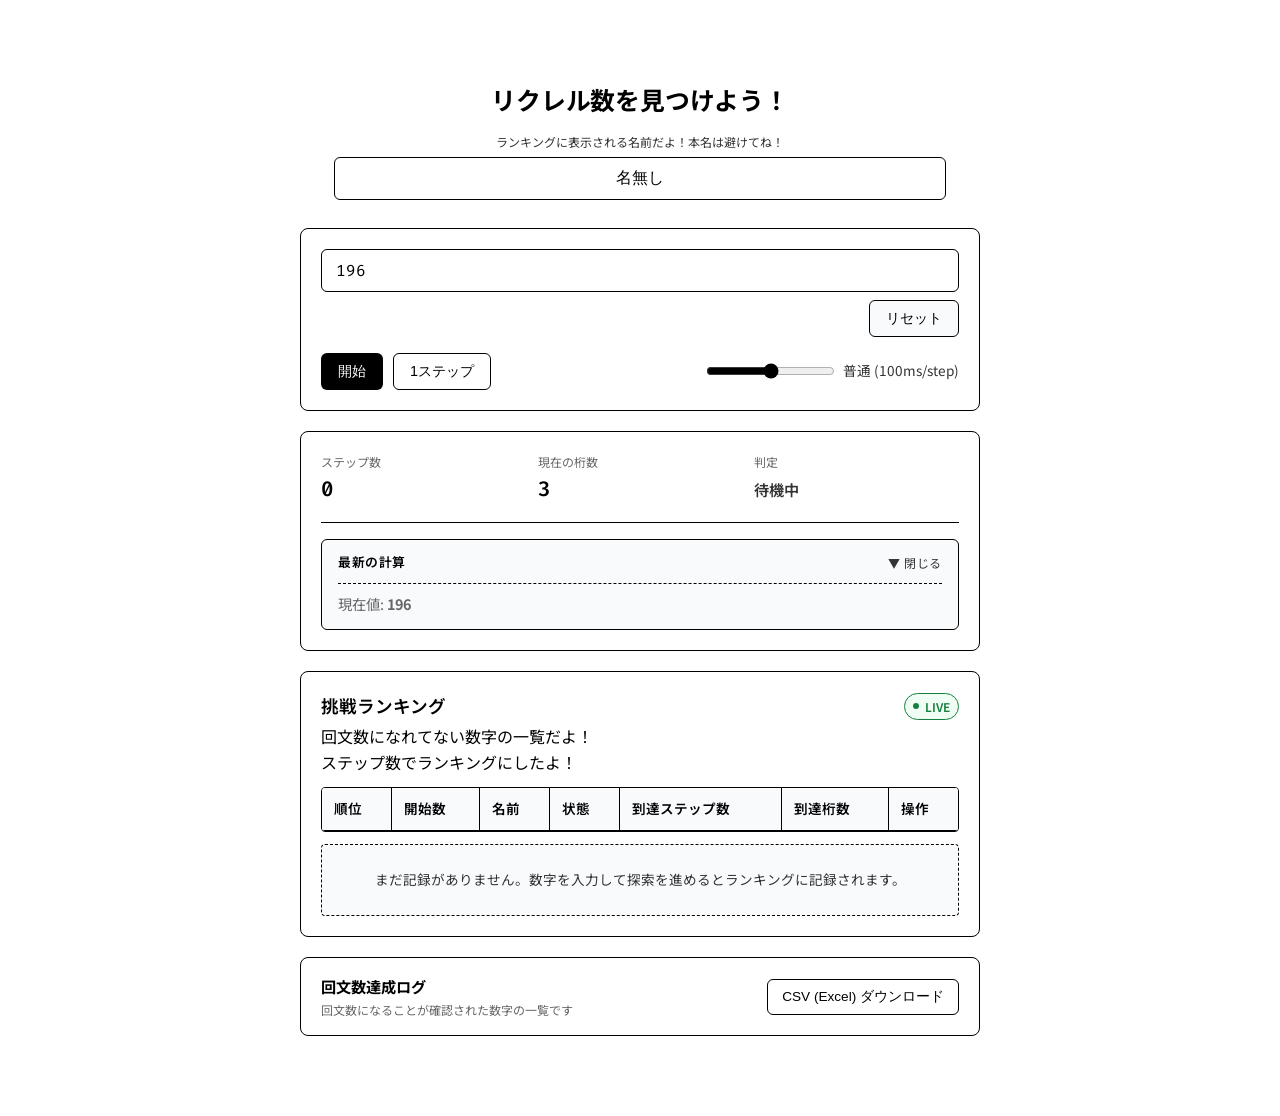
==== index.html @ 1e8b800a "各端末のLocalStorageに残っている記録をクラウドへ自動吸い上げ・共有同期する機能を追加" ====
<!DOCTYPE html>
<html lang="ja">
<head>
  <meta charset="UTF-8">
  <meta name="viewport" content="width=device-width, initial-scale=1.0">
  <title>リクレル数を見つけよう！</title>
  <meta name="color-scheme" content="light">
  <link rel="stylesheet" href="style.css?v=14">
  <link rel="preconnect" href="https://fonts.googleapis.com">
  <link rel="preconnect" href="https://fonts.gstatic.com" crossorigin>
  <link href="https://fonts.googleapis.com/css2?family=Fira+Code:wght@400;500;600&family=Noto+Sans+JP:wght@400;500;700&display=swap" rel="stylesheet">
</head>
<body>
  <main class="container">
    <header class="header">
      <h1>リクレル数を見つけよう！</h1>
      <div class="user-name-group">
        <p class="name-note">ランキングに表示される名前だよ！本名は避けてね！</p>
        <input type="text" id="userNameInput" class="name-input" value="名無し" placeholder="名無し (任意)" aria-label="ニックネーム" maxlength="15" autocomplete="off">
      </div>
    </header>

    <section class="card input-section">
      <div class="input-block">
        <input type="text" id="initialInput" placeholder="自然数を入力..." value="196" autocomplete="off">
        <div class="input-subrow">
          <button id="resetBtn" class="btn btn-secondary">リセット</button>
        </div>
      </div>

      <div class="controls-row">
        <div class="buttons-container">
          <div class="button-group">
            <button id="startStopBtn" class="btn btn-primary">開始</button>
            <button id="stepBtn" class="btn btn-outline">1ステップ</button>
          </div>
          <div id="pausedNotice" class="paused-notice" style="display: none;">
            あと<span id="pausedCountdownSec">60</span>秒で自動で断念されるよ
          </div>
        </div>

        <div class="speed-control">
          <input type="range" id="speedRange" min="1" max="5" value="3">
          <span id="speedDisplay">普通 (100ms/step)</span>
        </div>
      </div>
    </section>

    <section class="card status-section">
      <div class="metrics">
        <div class="metric-item">
          <span class="metric-label">ステップ数</span>
          <span id="stepCount" class="metric-val">0</span>
        </div>
        <div class="metric-item">
          <span class="metric-label">現在の桁数</span>
          <span id="digitCount" class="metric-val">3</span>
        </div>
        <div class="metric-item">
          <span class="metric-label">判定</span>
          <span id="statusBadge" class="status-text status-idle">待機中</span>
        </div>
      </div>

      <details open class="calc-box">
        <summary class="calc-label">最新の計算</summary>
        <div id="currentCalcDisplay" class="calc-content">
          <span class="placeholder">数字を入力して「開始」を押してください</span>
        </div>
      </details>
    </section>

    <details open class="card history-section" id="historySection" style="display: none;">
      <summary class="history-header">
        <div class="history-title-wrap">
          <h2>計算履歴</h2>
          <span class="history-count">最新 <span id="historyCount">0</span> 件 (最大20件)</span>
        </div>
        <span class="history-toggle-hint"></span>
      </summary>
      <div class="history-list" id="historyList"></div>
    </details>

    <!-- 全端末共通のリクレル数ランキング -->
    <section class="card records-section">
      <div class="records-header">
        <div class="records-title-bar">
          <h2>挑戦ランキング</h2>
          <span class="live-indicator"><span class="live-dot"></span> LIVE</span>
        </div>
        <p class="records-desc">回文数になれてない数字の一覧だよ！<br>ステップ数でランキングにしたよ！</p>
      </div>

      <div class="table-wrapper">
        <table class="records-table">
          <thead>
            <tr>
              <th>順位</th>
              <th>開始数</th>
              <th>名前</th>
              <th>状態</th>
              <th>到達ステップ数</th>
              <th>到達桁数</th>
              <th>操作</th>
            </tr>
          </thead>
          <tbody id="rankingTableBody">
            <tr>
              <td colspan="7" style="text-align: center; padding: 16px; color: var(--text-sub);">ランキングを読み込み中...</td>
            </tr>
          </tbody>
        </table>
      </div>
      <div id="emptyRankingMessage" class="empty-ranking-msg" style="display: none;">
        まだ記録がありません。数字を入力して探索を進めるとランキングに記録されます。
      </div>
    </section>

    <!-- 回文数達成ログのダウンロードエリア -->
    <section class="card download-section">
      <div class="download-content">
        <div class="download-text">
          <span class="download-title">回文数達成ログ</span>
          <span class="download-desc">回文数になることが確認された数字の一覧です</span>
        </div>
        <button id="downloadResolvedCsvBtn" class="btn btn-outline download-btn">
          CSV (Excel) ダウンロード
        </button>
      </div>
    </section>
  </main>

  <script src="script.js?v=51"></script>
</body>
</html>
---- style.css ----
:root {
  color-scheme: light;
  --bg-color: #ffffff;
  --card-bg: #ffffff;
  --border-color: #000000;
  --border-light: #000000;
  --text-main: #000000;
  --text-sub: #333333;
  --text-muted: #666666;
  --primary: #000000;
  --primary-hover: #333333;
  --accent: #1d4ed8;
  --success: #15803d;
  --success-bg: #f0fdf4;
  --font-sans: 'Noto Sans JP', -apple-system, BlinkMacSystemFont, sans-serif;
  --font-mono: 'Fira Code', monospace;
}

* {
  box-sizing: border-box;
  margin: 0;
  padding: 0;
}

html, body {
  background-color: #ffffff !important;
  color: var(--text-main);
  font-family: var(--font-sans);
  min-height: 100vh;
  padding: 40px 16px;
  line-height: 1.6;
}

.container {
  max-width: 680px;
  margin: 0 auto;
  display: flex;
  flex-direction: column;
  gap: 20px;
}

/* ヘッダー */
.header {
  text-align: center;
  margin-bottom: 8px;
}

.header h1 {
  font-size: clamp(1.25rem, 5.5vw, 1.55rem);
  font-weight: 700;
  color: var(--text-main);
  letter-spacing: -0.01em;
  white-space: nowrap;
}

/* ユーザー名入力グループ */
.user-name-group {
  margin-top: 12px;
  display: flex;
  flex-direction: column;
  align-items: center;
  gap: 4px;
}

.name-note {
  font-size: 0.75rem;
  color: var(--text-sub);
}

.name-input {
  width: 240px;
  max-width: 90%;
  background-color: #ffffff;
  border: 1px solid #000000;
  border-radius: 6px;
  padding: 6px 10px;
  font-size: 0.85rem;
  text-align: center;
  color: var(--text-main);
  outline: none;
  margin-top: 2px;
  transition: border-color 0.15s;
}

.name-input:focus {
  border-width: 1.5px;
}

.header .subtitle {
  color: var(--text-sub);
  font-size: 0.9rem;
  margin-top: 4px;
}

/* カード共通 */
.card {
  background-color: var(--card-bg);
  border: 1.5px solid #000000;
  border-radius: 8px;
  padding: 20px;
}

/* 入力・コントロール */
.input-block {
  display: flex;
  flex-direction: column;
  gap: 8px;
  margin-bottom: 16px;
  width: 100%;
}

.input-subrow {
  display: flex;
  justify-content: flex-end;
}

input[type="text"] {
  width: 100%;
  background-color: #ffffff;
  border: 1.5px solid #000000;
  border-radius: 6px;
  padding: 10px 14px;
  color: var(--text-main);
  font-family: var(--font-mono);
  font-size: 1rem;
  outline: none;
  transition: border-color 0.15s;
}

input[type="text"]:focus {
  border-color: var(--primary);
}

.controls-row {
  display: flex;
  justify-content: space-between;
  align-items: center;
  flex-wrap: wrap;
  gap: 14px;
}

.buttons-container {
  display: flex;
  flex-direction: column;
  gap: 6px;
}

.button-group {
  display: flex;
  gap: 10px;
}

.paused-notice {
  font-size: 0.8rem;
  color: #b91c1c;
  font-weight: 600;
  line-height: 1.2;
  padding-left: 2px;
}

.btn {
  padding: 8px 16px;
  border-radius: 6px;
  font-size: 0.9rem;
  font-weight: 500;
  cursor: pointer;
  border: 1px solid transparent;
  transition: all 0.15s;
  display: inline-flex;
  align-items: center;
  justify-content: center;
  white-space: nowrap;
}

.btn-primary {
  background-color: var(--primary);
  color: #ffffff;
}

.btn-primary:hover {
  background-color: var(--primary-hover);
}

.btn-primary.running {
  background-color: #dc2626;
  color: #ffffff;
}

.btn-secondary {
  background-color: #f8fafc;
  border-color: var(--border-color);
  color: var(--text-main);
}

.btn-secondary:hover {
  background-color: #f1f5f9;
}

.btn-outline {
  background-color: #ffffff;
  border-color: var(--border-color);
  color: var(--text-main);
}

.btn-outline:hover {
  background-color: #f8fafc;
}

.btn:disabled {
  opacity: 0.4;
  cursor: not-allowed;
}

.speed-control {
  display: flex;
  align-items: center;
  gap: 8px;
  font-size: 0.85rem;
  color: var(--text-sub);
}

.speed-control input[type="range"] {
  accent-color: var(--primary);
  cursor: pointer;
}

/* メトリクス */
.metrics {
  display: grid;
  grid-template-columns: repeat(3, 1fr);
  gap: 12px;
  margin-bottom: 16px;
  border-bottom: 1px solid #000000;
  padding-bottom: 16px;
}

.metric-item {
  display: flex;
  flex-direction: column;
  gap: 2px;
}

.metric-label {
  font-size: 0.75rem;
  color: var(--text-muted);
}

.metric-val {
  font-size: 1.3rem;
  font-weight: 600;
  font-family: var(--font-mono);
  color: var(--text-main);
}

.status-text {
  font-size: 0.95rem;
  font-weight: 600;
  margin-top: 4px;
}

.status-idle {
  color: var(--text-sub);
}

.status-running {
  color: var(--accent);
}

.status-found {
  color: var(--success);
}

/* 計算表示 */
.calc-box {
  background-color: #f8fafc;
  border: 1px solid #000000;
  border-radius: 6px;
  padding: 12px 16px;
  transition: all 0.2s;
}

.calc-box summary.calc-label {
  font-size: 0.8rem;
  font-weight: 600;
  color: var(--text-main);
  text-transform: uppercase;
  letter-spacing: 0.04em;
  cursor: pointer;
  user-select: none;
  outline: none;
  list-style: none; /* デフォルトの矢印をカスタム */
  display: flex;
  align-items: center;
  justify-content: space-between;
}

/* カスタム開閉矢印とヒント */
.calc-box summary.calc-label::-webkit-details-marker {
  display: none;
}

.calc-box summary.calc-label::after {
  content: '▼ 閉じる';
  font-size: 0.75rem;
  color: var(--text-sub);
  font-weight: 400;
}

.calc-box:not([open]) summary.calc-label::after {
  content: '▶ 開く';
}

.calc-box summary.calc-label:hover {
  color: var(--accent);
}

.calc-box summary.calc-label:hover::after {
  color: var(--accent);
}

.calc-content {
  font-family: var(--font-mono);
  font-size: 0.95rem;
  word-break: break-all;
  white-space: pre-wrap;
  line-height: 1.6;
  margin-top: 10px;
  max-height: 260px;
  overflow-y: auto;
  padding-top: 8px;
  border-top: 1px dashed #000000;
}

.placeholder {
  color: var(--text-muted);
  font-family: var(--font-sans);
  font-size: 0.9rem;
}

/* 履歴 */
.history-section summary.history-header {
  display: flex;
  justify-content: space-between;
  align-items: center;
  cursor: pointer;
  user-select: none;
  outline: none;
  list-style: none;
}

.history-section summary.history-header::-webkit-details-marker {
  display: none;
}

.history-title-wrap {
  display: flex;
  align-items: center;
  gap: 10px;
}

.history-header h2 {
  font-size: 1rem;
  font-weight: 600;
  color: var(--text-main);
}

.history-count {
  font-size: 0.8rem;
  color: var(--text-muted);
}

.history-toggle-hint::after {
  content: '▼ 閉じる';
  font-size: 0.75rem;
  color: var(--text-sub);
}

.history-section:not([open]) .history-toggle-hint::after {
  content: '▶ 開く';
}

.history-section summary.history-header:hover h2,
.history-section summary.history-header:hover .history-toggle-hint::after {
  color: var(--accent);
}

.history-list {
  display: flex;
  flex-direction: column;
  gap: 6px;
  max-height: 360px;
  overflow-y: auto;
  margin-top: 14px;
  padding-top: 10px;
  border-top: 1px dashed #000000;
}

.history-item {
  background-color: #f8fafc;
  border: 1px solid #000000;
  border-left: 4px solid #000000;
  border-radius: 4px;
  padding: 8px 12px;
  font-family: var(--font-mono);
  font-size: 0.85rem;
  word-break: break-all;
}

.history-item.found {
  border: 1px solid var(--success);
  border-left: 4px solid var(--success);
  background-color: var(--success-bg);
}

.history-meta {
  font-size: 0.7rem;
  color: var(--text-muted);
  margin-bottom: 2px;
}

.history-calc {
  color: var(--text-main);
}

.history-item.found .history-calc {
  color: var(--success);
  font-weight: 600;
}

/* 記録・ランキングテーブル */
.records-section {
  display: flex;
  flex-direction: column;
  gap: 12px;
}

.records-header h2 {
  font-size: 1.1rem;
  font-weight: 600;
  color: var(--text-main);
}

.records-header {
  display: flex;
  flex-direction: column;
  gap: 4px;
}

.records-title-bar {
  display: flex;
  justify-content: space-between;
  align-items: center;
}

.live-indicator {
  display: inline-flex;
  align-items: center;
  gap: 6px;
  font-size: 0.75rem;
  font-weight: 600;
  color: var(--success);
  background-color: var(--success-bg);
  padding: 3px 8px;
  border-radius: 9999px;
  border: 1px solid var(--success);
}

.live-dot {
  width: 6px;
  height: 6px;
  background-color: var(--success);
  border-radius: 50%;
  animation: live-blink 1.2s infinite ease-in-out;
}

@keyframes live-blink {
  0%, 100% { opacity: 1; transform: scale(1); }
  50% { opacity: 0.3; transform: scale(0.8); }
}

/* 状態テキスト表示 */
.state-running {
  color: #16a34a; /* 緑文字 */
  font-weight: 600;
  font-size: 0.8rem;
}

.state-paused {
  color: #2563eb; /* 青文字 */
  font-weight: 600;
  font-size: 0.8rem;
}

.state-abandoned {
  color: #000000; /* 黒文字 */
  font-weight: 600;
  font-size: 0.8rem;
}

.empty-ranking-msg {
  padding: 24px;
  text-align: center;
  color: var(--text-sub);
  font-size: 0.85rem;
  border: 1px dashed #000000;
  border-radius: 4px;
  background-color: #f8fafc;
}

.table-wrapper {
  overflow-x: auto;
  border: 1px solid #000000;
  border-radius: 4px;
}

.records-table {
  width: 100%;
  border-collapse: collapse;
  font-size: 0.85rem;
  text-align: left;
  white-space: nowrap;
}

.records-table th,
.records-table td {
  padding: 10px 12px;
  border-bottom: 1px solid #000000;
  border-right: 1px solid #000000;
}

.records-table th:last-child,
.records-table td:last-child {
  border-right: none;
}

.records-table tr:last-child td {
  border-bottom: none;
}

.records-table th {
  background-color: #f8fafc;
  font-weight: 600;
  color: var(--text-main);
}

.records-table td.num-cell {
  font-family: var(--font-mono);
  font-weight: 600;
}

.btn-try {
  background-color: #ffffff;
  border: 1px solid #000000;
  border-radius: 4px;
  padding: 3px 8px;
  font-size: 0.75rem;
  cursor: pointer;
  font-weight: 500;
  transition: all 0.15s;
}

.btn-try:hover {
  background-color: #000000;
  color: #ffffff;
}

.records-note {
  background-color: #f8fafc;
  border: 1px solid #000000;
  border-radius: 4px;
  padding: 12px;
  font-size: 0.8rem;
  line-height: 1.6;
  color: var(--text-sub);
}

.records-note code {
  font-family: var(--font-mono);
  font-weight: 600;
  color: var(--text-main);
  background: #ffffff;
  border: 1px solid #000000;
  padding: 2px 4px;
  border-radius: 3px;
}

/* ダウンロードセクション */
.download-section {
  padding: 16px 20px;
}

.download-content {
  display: flex;
  justify-content: space-between;
  align-items: center;
  flex-wrap: wrap;
  gap: 12px;
}

.download-text {
  display: flex;
  flex-direction: column;
  gap: 2px;
}

.download-title {
  font-size: 0.95rem;
  font-weight: 700;
  color: var(--text-main);
}

.download-desc {
  font-size: 0.75rem;
  color: var(--text-muted);
}

.download-btn {
  font-size: 0.85rem;
  padding: 8px 14px;
}

@media (max-width: 540px) {
  .controls-row {
    flex-direction: column;
    align-items: stretch;
  }
  .buttons-container {
    width: 100%;
  }
  .button-group {
    width: 100%;
  }
  .button-group .btn {
    flex: 1;
  }
  .download-content {
    flex-direction: column;
    align-items: stretch;
  }
  .download-btn {
    width: 100%;
  }
}
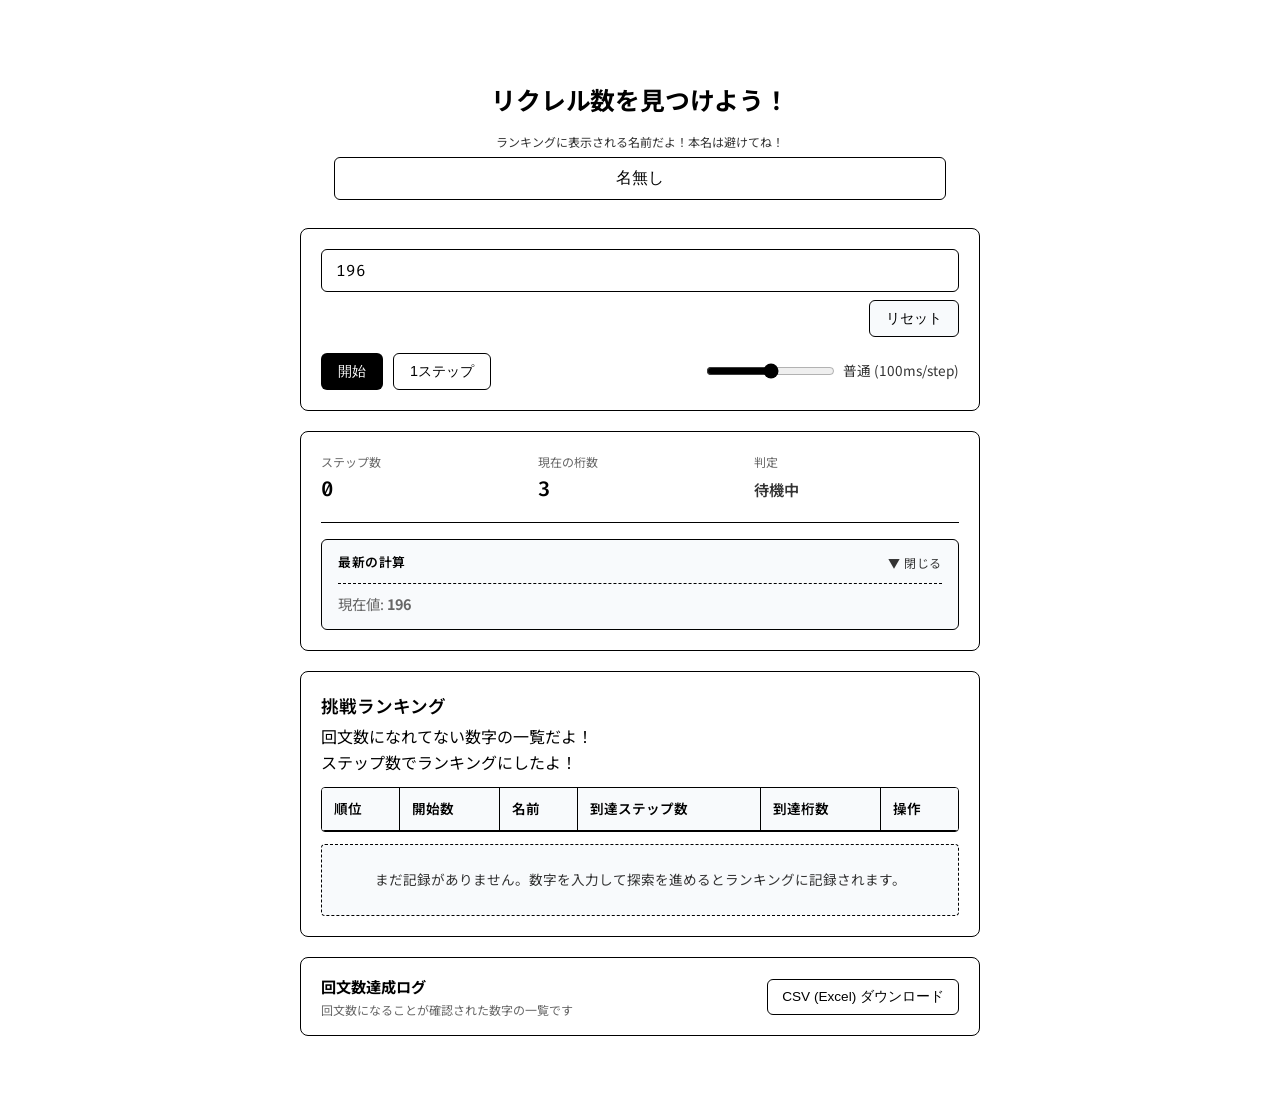
==== commit 3bc6c557: "LIVE表示・同期を完全撤廃し、断念時のみの確実なランキング記録・共有同期へ移行 (v=55)" ====
--- a/index.html
+++ b/index.html
@@ -3,6 +3,9 @@
 <head>
   <meta charset="UTF-8">
   <meta name="viewport" content="width=device-width, initial-scale=1.0">
+  <meta http-equiv="Cache-Control" content="no-cache, no-store, must-revalidate">
+  <meta http-equiv="Pragma" content="no-cache">
+  <meta http-equiv="Expires" content="0">
   <title>リクレル数を見つけよう！</title>
   <meta name="color-scheme" content="light">
   <link rel="stylesheet" href="style.css?v=14">
@@ -86,7 +89,6 @@
       <div class="records-header">
         <div class="records-title-bar">
           <h2>挑戦ランキング</h2>
-          <span class="live-indicator"><span class="live-dot"></span> LIVE</span>
         </div>
         <p class="records-desc">回文数になれてない数字の一覧だよ！<br>ステップ数でランキングにしたよ！</p>
       </div>
@@ -98,7 +100,6 @@
               <th>順位</th>
               <th>開始数</th>
               <th>名前</th>
-              <th>状態</th>
               <th>到達ステップ数</th>
               <th>到達桁数</th>
               <th>操作</th>
@@ -106,7 +107,7 @@
           </thead>
           <tbody id="rankingTableBody">
             <tr>
-              <td colspan="7" style="text-align: center; padding: 16px; color: var(--text-sub);">ランキングを読み込み中...</td>
+              <td colspan="6" style="text-align: center; padding: 16px; color: var(--text-sub);">ランキングを読み込み中...</td>
             </tr>
           </tbody>
         </table>
@@ -130,6 +131,6 @@
     </section>
   </main>
 
-  <script src="script.js?v=51"></script>
+  <script src="script.js?v=55"></script>
 </body>
 </html>
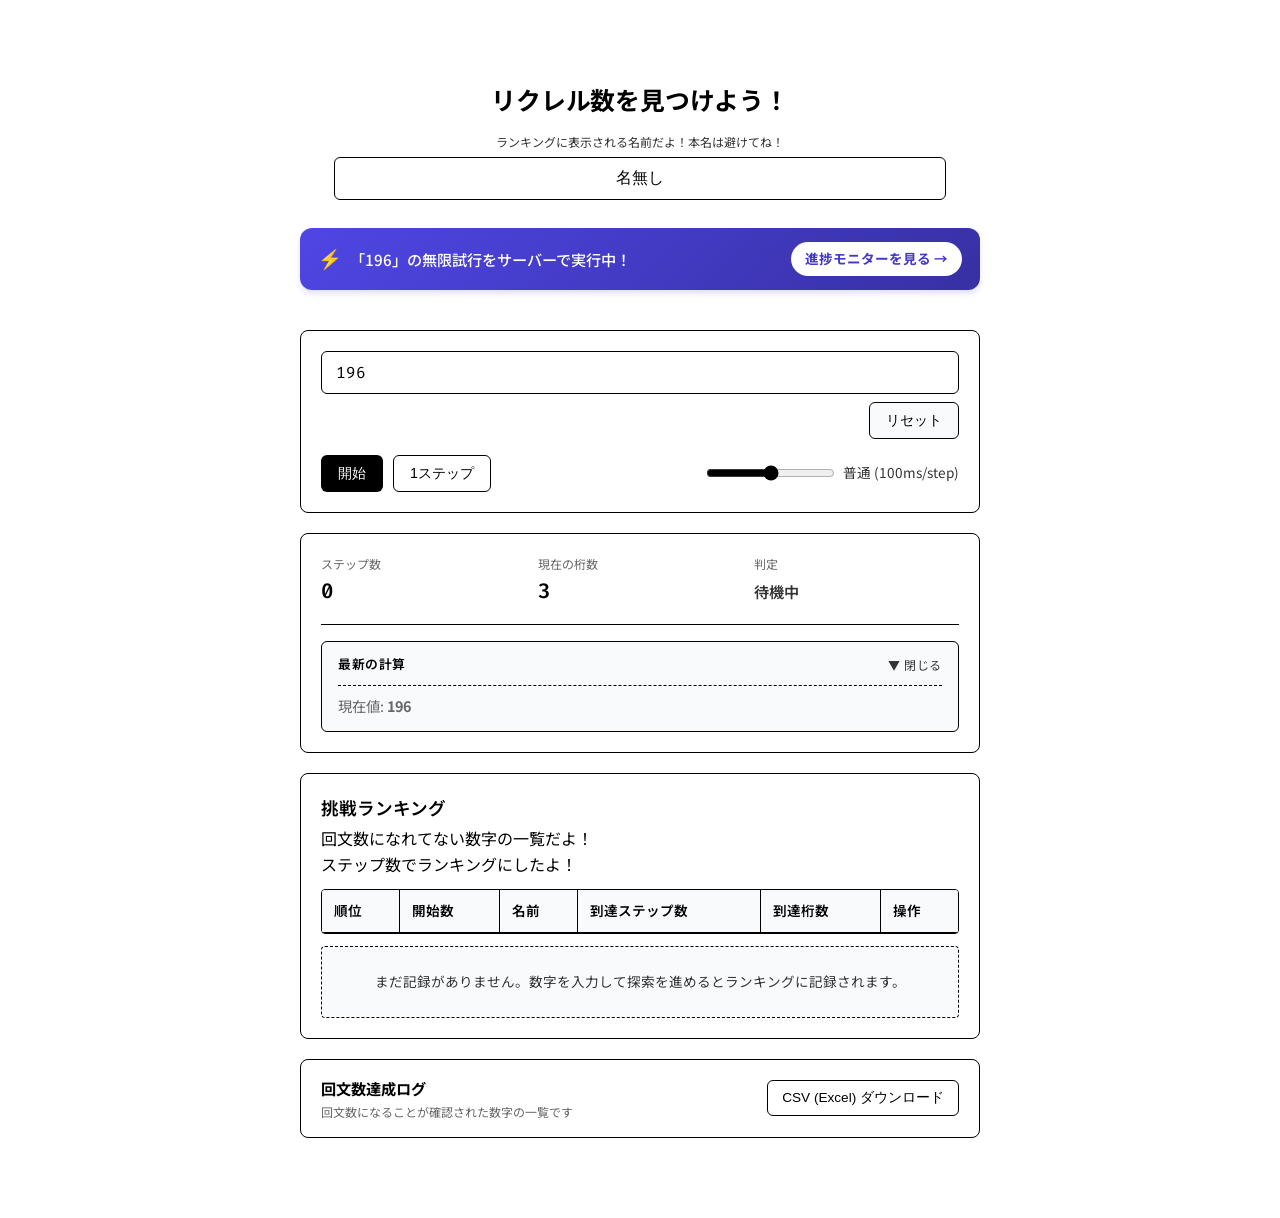
==== commit 3861e8cc: "Add real-time monitor page for 196 infinite trial" ====
--- a/index.html
+++ b/index.html
@@ -22,6 +22,16 @@
         <input type="text" id="userNameInput" class="name-input" value="名無し" placeholder="名無し (任意)" aria-label="ニックネーム" maxlength="15" autocomplete="off">
       </div>
     </header>
+
+    <div style="background: linear-gradient(135deg, #4f46e5 0%, #3730a3 100%); color: white; padding: 14px 18px; border-radius: 12px; margin-bottom: 20px; display: flex; justify-content: space-between; align-items: center; box-shadow: 0 4px 6px -1px rgba(79, 70, 229, 0.2); flex-wrap: wrap; gap: 10px;">
+      <div style="display: flex; align-items: center; gap: 8px;">
+        <span style="font-size: 1.2rem;">⚡</span>
+        <span style="font-size: 0.95rem; font-weight: 500;">「196」の無限試行をサーバーで実行中！</span>
+      </div>
+      <a href="live.html" style="background: white; color: #4338ca; padding: 6px 14px; border-radius: 9999px; text-decoration: none; font-size: 0.85rem; font-weight: 700; transition: opacity 0.2s; white-space: nowrap;">
+        進捗モニターを見る →
+      </a>
+    </div>
 
     <section class="card input-section">
       <div class="input-block">
@@ -131,6 +141,6 @@
     </section>
   </main>
 
-  <script src="script.js?v=55"></script>
+  <script src="script.js?v=57"></script>
 </body>
 </html>
